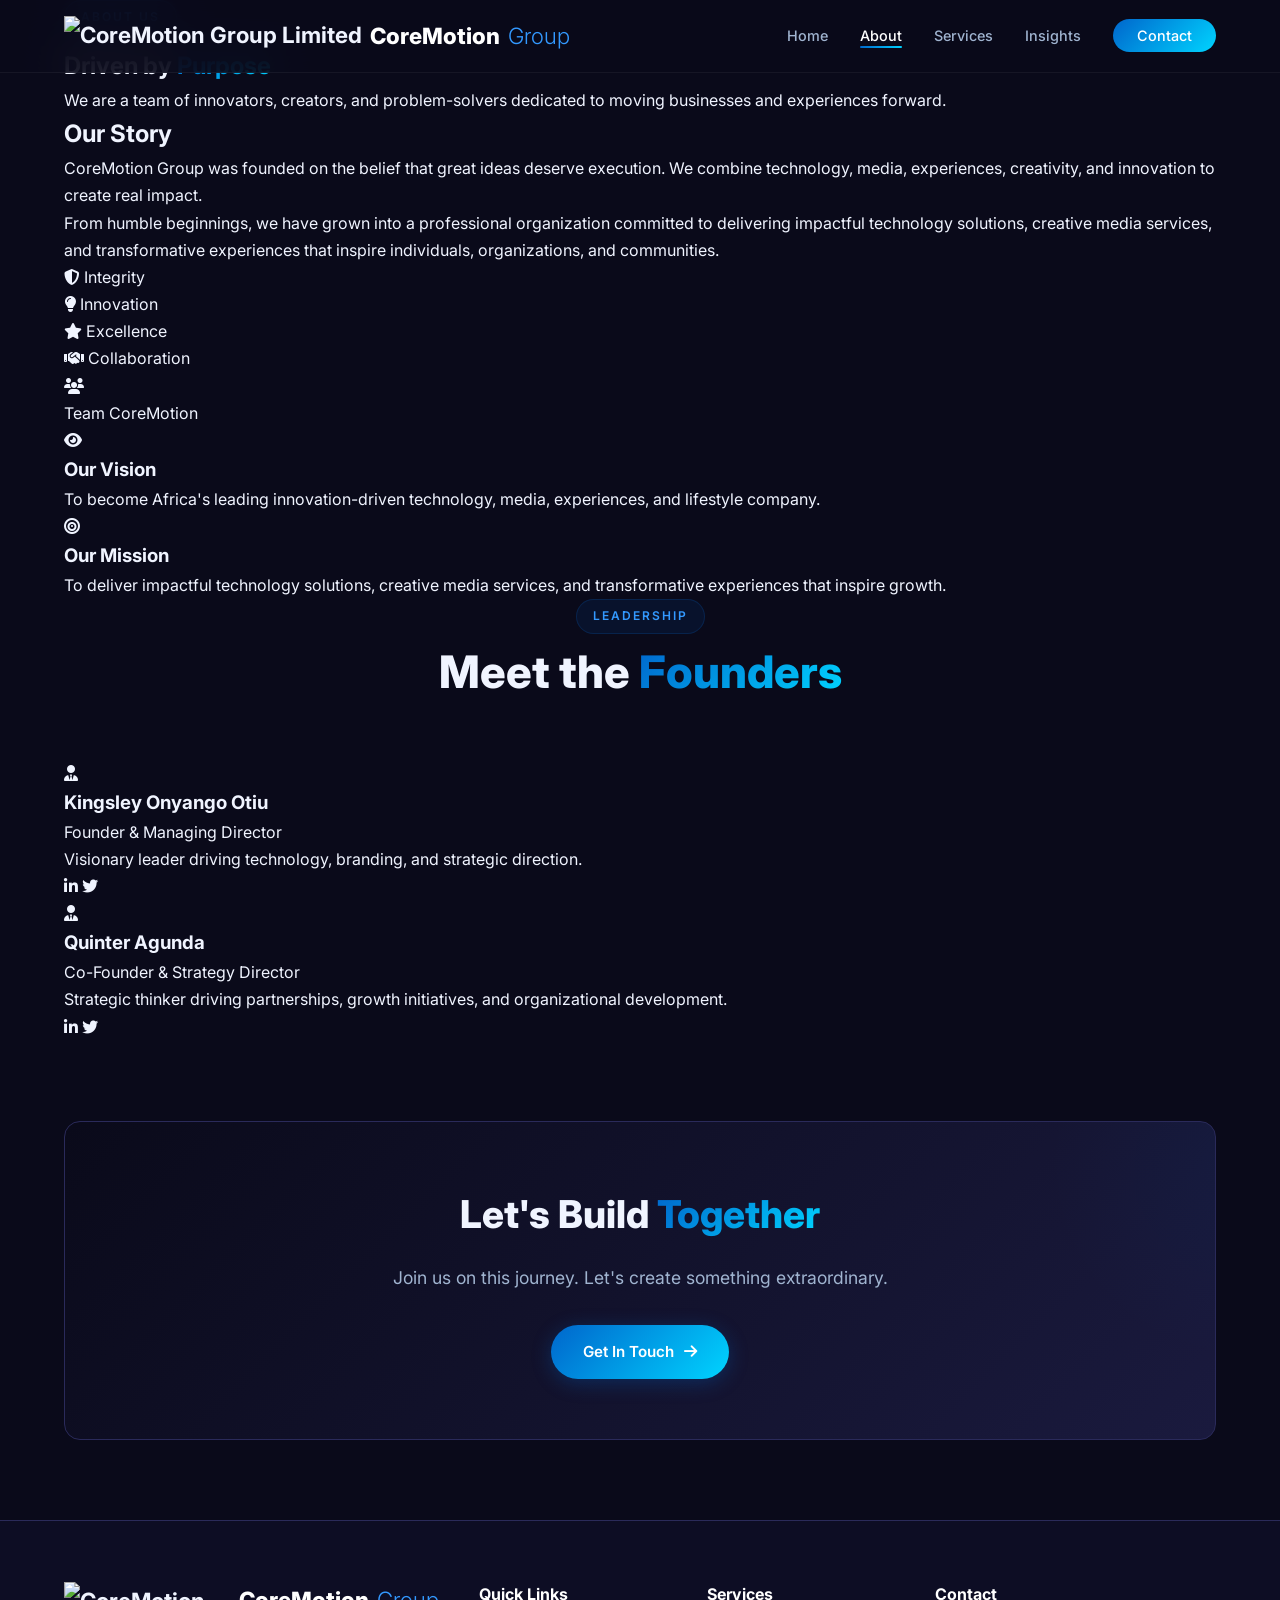
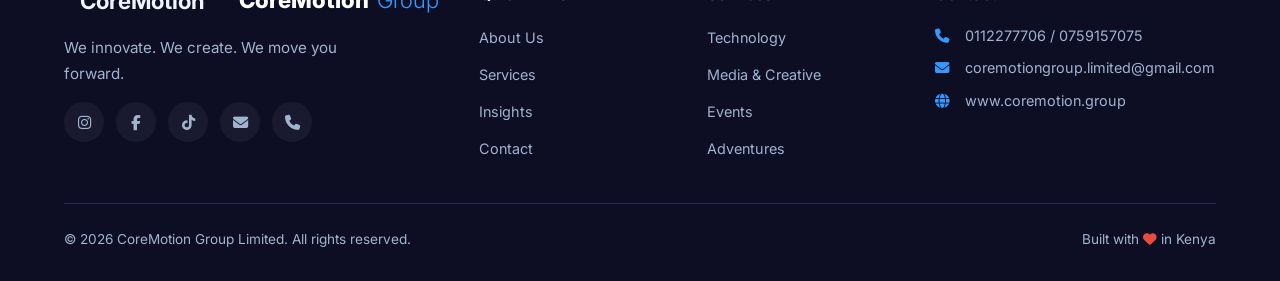
==== about.html @ 42bb9f70 "Add about.html with company information" ====
<!DOCTYPE html>
<html lang="en">
<head>
    <meta charset="UTF-8" />
    <meta name="viewport" content="width=device-width, initial-scale=1.0" />
    <title>About Us - CoreMotion Group</title>
    <meta name="description" content="Learn about CoreMotion Group, our vision, mission, and the team behind the innovation." />
    <link rel="stylesheet" href="style.css" />
    <link rel="stylesheet" href="https://cdnjs.cloudflare.com/ajax/libs/font-awesome/6.5.0/css/all.min.css" />
    <link href="https://fonts.googleapis.com/css2?family=Inter:wght@300;400;500;600;700;800;900&display=swap" rel="stylesheet" />
</head>
<body>

    <header class="header" id="header">
        <div class="container">
            <nav class="navbar">
                <a href="index.html" class="logo">
                    <img src="images/coremotion-logo.png" alt="CoreMotion Group Limited" class="logo-image" />
                    <span class="logo-text">CoreMotion</span>
                    <span class="logo-group">Group</span>
                </a>
                <ul class="nav-menu" id="navMenu">
                    <li><a href="index.html">Home</a></li>
                    <li><a href="about.html" class="active">About</a></li>
                    <li><a href="services.html">Services</a></li>
                    <li><a href="blog.html">Insights</a></li>
                    <li><a href="contact.html" class="btn-nav">Contact</a></li>
                </ul>
                <div class="hamburger" id="hamburger">
                    <span></span>
                    <span></span>
                    <span></span>
                </div>
            </nav>
        </div>
    </header>

    <section class="page-hero">
        <div class="container">
            <div class="page-hero-content">
                <span class="section-tag">About Us</span>
                <h1>Driven by <span class="highlight">Purpose</span></h1>
                <p>We are a team of innovators, creators, and problem-solvers dedicated to moving businesses and experiences forward.</p>
            </div>
        </div>
    </section>

    <section class="about-story">
        <div class="container">
            <div class="about-grid">
                <div class="about-text">
                    <h2>Our Story</h2>
                    <p>CoreMotion Group was founded on the belief that great ideas deserve execution. We combine technology, media, experiences, creativity, and innovation to create real impact.</p>
                    <p>From humble beginnings, we have grown into a professional organization committed to delivering impactful technology solutions, creative media services, and transformative experiences that inspire individuals, organizations, and communities.</p>
                    <div class="about-values">
                        <div class="value-item">
                            <i class="fas fa-shield-alt"></i>
                            <span>Integrity</span>
                        </div>
                        <div class="value-item">
                            <i class="fas fa-lightbulb"></i>
                            <span>Innovation</span>
                        </div>
                        <div class="value-item">
                            <i class="fas fa-star"></i>
                            <span>Excellence</span>
                        </div>
                        <div class="value-item">
                            <i class="fas fa-handshake"></i>
                            <span>Collaboration</span>
                        </div>
                    </div>
                </div>
                <div class="about-image">
                    <div class="about-placeholder">
                        <i class="fas fa-users"></i>
                        <p>Team CoreMotion</p>
                    </div>
                </div>
            </div>
        </div>
    </section>

    <section class="mission-vision">
        <div class="container">
            <div class="mv-grid">
                <div class="mv-card">
                    <div class="mv-icon"><i class="fas fa-eye"></i></div>
                    <h3>Our Vision</h3>
                    <p>To become Africa's leading innovation-driven technology, media, experiences, and lifestyle company.</p>
                </div>
                <div class="mv-card">
                    <div class="mv-icon"><i class="fas fa-bullseye"></i></div>
                    <h3>Our Mission</h3>
                    <p>To deliver impactful technology solutions, creative media services, and transformative experiences that inspire growth.</p>
                </div>
            </div>
        </div>
    </section>

    <section class="leadership">
        <div class="container">
            <div class="section-header">
                <span class="section-tag">Leadership</span>
                <h2 class="section-title">Meet the <span class="highlight">Founders</span></h2>
            </div>
            <div class="leadership-grid">
                <div class="leader-card">
                    <div class="leader-avatar"><i class="fas fa-user-tie"></i></div>
                    <h3>Kingsley Onyango Otiu</h3>
                    <span class="leader-role">Founder & Managing Director</span>
                    <p>Visionary leader driving technology, branding, and strategic direction.</p>
                    <div class="leader-social">
                        <a href="#"><i class="fab fa-linkedin-in"></i></a>
                        <a href="#"><i class="fab fa-twitter"></i></a>
                    </div>
                </div>
                <div class="leader-card">
                    <div class="leader-avatar"><i class="fas fa-user-tie"></i></div>
                    <h3>Quinter Agunda</h3>
                    <span class="leader-role">Co-Founder & Strategy Director</span>
                    <p>Strategic thinker driving partnerships, growth initiatives, and organizational development.</p>
                    <div class="leader-social">
                        <a href="#"><i class="fab fa-linkedin-in"></i></a>
                        <a href="#"><i class="fab fa-twitter"></i></a>
                    </div>
                </div>
            </div>
        </div>
    </section>

    <section class="cta-section">
        <div class="container">
            <div class="cta-box">
                <h2>Let's Build <span class="highlight">Together</span></h2>
                <p>Join us on this journey. Let's create something extraordinary.</p>
                <a href="contact.html" class="btn-primary">Get In Touch <i class="fas fa-arrow-right"></i></a>
            </div>
        </div>
    </section>

    <footer class="footer">
        <div class="container">
            <div class="footer-grid">
                <div class="footer-brand">
                    <a href="index.html" class="logo">
                        <img src="images/coremotion-logo.png" alt="CoreMotion Group Limited" class="logo-image" />
                        <span class="logo-text">CoreMotion</span>
                        <span class="logo-group">Group</span>
                    </a>
                    <p>We innovate. We create. We move you forward.</p>
                    <div class="social-links">
                        <a href="https://www.instagram.com/coremotiongroup" target="_blank"><i class="fab fa-instagram"></i></a>
                        <a href="https://www.facebook.com/CoreMotionGroup" target="_blank"><i class="fab fa-facebook-f"></i></a>
                        <a href="https://www.tiktok.com/@coremotion82" target="_blank"><i class="fab fa-tiktok"></i></a>
                        <a href="mailto:coremotiongroup.limited@gmail.com"><i class="fas fa-envelope"></i></a>
                        <a href="tel:+254112277706"><i class="fas fa-phone"></i></a>
                    </div>
                </div>
                <div class="footer-links">
                    <h4>Quick Links</h4>
                    <ul>
                        <li><a href="about.html">About Us</a></li>
                        <li><a href="services.html">Services</a></li>
                        <li><a href="blog.html">Insights</a></li>
                        <li><a href="contact.html">Contact</a></li>
                    </ul>
                </div>
                <div class="footer-links">
                    <h4>Services</h4>
                    <ul>
                        <li><a href="services.html#tech">Technology</a></li>
                        <li><a href="services.html#media">Media & Creative</a></li>
                        <li><a href="services.html#events">Events</a></li>
                        <li><a href="services.html#adventures">Adventures</a></li>
                    </ul>
                </div>
                <div class="footer-contact">
                    <h4>Contact</h4>
                    <p><i class="fas fa-phone"></i> 0112277706 / 0759157075</p>
                    <p><i class="fas fa-envelope"></i> coremotiongroup.limited@gmail.com</p>
                    <p><i class="fas fa-globe"></i> www.coremotion.group</p>
                </div>
            </div>
            <div class="footer-bottom">
                <p>&copy; 2026 CoreMotion Group Limited. All rights reserved.</p>
                <p>Built with <i class="fas fa-heart" style="color: #e74c3c;"></i> in Kenya</p>
            </div>
        </div>
    </footer>

    <script src="script.js"></script>
</body>
</html>
---- style.css ----
/* ===== RESET & BASE ===== */
* {
    margin: 0;
    padding: 0;
    box-sizing: border-box;
}

:root {
    --primary: #0a0a1a;
    --primary-light: #1a1a3e;
    --secondary: #0066CC;
    --secondary-light: #3399FF;
    --accent: #00D4FF;
    --text-light: #f0f4ff;
    --text-muted: #a0b4d0;
    --bg-dark: #0d0d24;
    --bg-card: #14143a;
    --border-color: #2a2a5a;
    --gradient-main: linear-gradient(135deg, #0066CC, #00D4FF);
    --gradient-dark: linear-gradient(135deg, #0a0a1a, #1a1a3e);
    --shadow: 0 20px 60px rgba(0, 102, 204, 0.15);
    --shadow-hover: 0 30px 80px rgba(0, 102, 204, 0.25);
    --radius: 16px;
    --transition: all 0.4s cubic-bezier(0.25, 0.46, 0.45, 0.94);
}

html {
    scroll-behavior: smooth;
}

body {
    font-family: 'Inter', -apple-system, BlinkMacSystemFont, 'Segoe UI', sans-serif;
    background: var(--primary);
    color: var(--text-light);
    line-height: 1.7;
    overflow-x: hidden;
    -webkit-font-smoothing: antialiased;
}

.container {
    max-width: 1200px;
    margin: 0 auto;
    padding: 0 24px;
}

a {
    text-decoration: none;
    color: inherit;
}

ul {
    list-style: none;
}

img {
    max-width: 100%;
    display: block;
}

/* ===== SCROLLBAR ===== */
::-webkit-scrollbar {
    width: 10px;
}
::-webkit-scrollbar-track {
    background: var(--primary);
}
::-webkit-scrollbar-thumb {
    background: var(--secondary);
    border-radius: 10px;
}
::-webkit-scrollbar-thumb:hover {
    background: var(--secondary-light);
}

/* ===== SELECTION ===== */
::selection {
    background: var(--secondary);
    color: #fff;
}

/* ===== TYPOGRAPHY ===== */
.highlight {
    background: var(--gradient-main);
    -webkit-background-clip: text;
    -webkit-text-fill-color: transparent;
    background-clip: text;
}

.section-tag {
    display: inline-block;
    font-size: 0.75rem;
    font-weight: 600;
    letter-spacing: 2px;
    text-transform: uppercase;
    color: var(--secondary-light);
    background: rgba(0, 102, 204, 0.1);
    padding: 6px 16px;
    border-radius: 50px;
    border: 1px solid rgba(0, 102, 204, 0.2);
    margin-bottom: 12px;
}

.section-title {
    font-size: clamp(2rem, 4vw, 2.8rem);
    font-weight: 800;
    line-height: 1.2;
    margin-bottom: 16px;
}

.section-desc {
    font-size: 1.1rem;
    color: var(--text-muted);
    max-width: 600px;
}

.section-header {
    text-align: center;
    margin-bottom: 60px;
}
.section-header .section-desc {
    margin: 0 auto;
}

/* ===== BUTTONS ===== */
.btn-primary {
    display: inline-flex;
    align-items: center;
    gap: 10px;
    background: var(--gradient-main);
    color: #fff;
    padding: 14px 32px;
    border-radius: 50px;
    font-weight: 600;
    font-size: 0.95rem;
    border: none;
    cursor: pointer;
    transition: var(--transition);
    box-shadow: 0 4px 20px rgba(0, 102, 204, 0.3);
}
.btn-primary:hover {
    transform: translateY(-3px);
    box-shadow: 0 8px 40px rgba(0, 102, 204, 0.4);
}

.btn-secondary {
    display: inline-flex;
    align-items: center;
    gap: 10px;
    background: transparent;
    color: var(--text-light);
    padding: 14px 32px;
    border-radius: 50px;
    font-weight: 600;
    font-size: 0.95rem;
    border: 1px solid var(--border-color);
    cursor: pointer;
    transition: var(--transition);
}
.btn-secondary:hover {
    border-color: var(--secondary);
    background: rgba(0, 102, 204, 0.05);
}

.btn-nav {
    background: var(--gradient-main);
    color: #fff !important;
    padding: 8px 24px !important;
    border-radius: 50px;
    font-weight: 600;
    transition: var(--transition);
}
.btn-nav:hover {
    transform: translateY(-2px);
    box-shadow: 0 8px 30px rgba(0, 102, 204, 0.3);
}

/* ===== LOGO ===== */
.logo {
    display: flex;
    align-items: center;
    gap: 8px;
    font-size: 1.4rem;
    font-weight: 700;
}

.logo-image {
    height: 40px;
    width: auto;
    object-fit: contain;
}

.logo-text {
    color: #fff;
    font-weight: 800;
}

.logo-group {
    color: var(--secondary-light);
    font-weight: 300;
}

/* ===== HEADER / NAV ===== */
.header {
    position: fixed;
    top: 0;
    left: 0;
    width: 100%;
    z-index: 1000;
    padding: 16px 0;
    background: rgba(10, 10, 26, 0.85);
    backdrop-filter: blur(20px);
    -webkit-backdrop-filter: blur(20px);
    border-bottom: 1px solid rgba(255, 255, 255, 0.05);
    transition: var(--transition);
}
.header.scrolled {
    padding: 10px 0;
    background: rgba(10, 10, 26, 0.95);
}

.navbar {
    display: flex;
    align-items: center;
    justify-content: space-between;
}

.nav-menu {
    display: flex;
    align-items: center;
    gap: 32px;
}
.nav-menu a {
    font-size: 0.9rem;
    font-weight: 500;
    color: var(--text-muted);
    transition: var(--transition);
    position: relative;
}
.nav-menu a:hover,
.nav-menu a.active {
    color: #fff;
}
.nav-menu a.active::after {
    content: '';
    position: absolute;
    bottom: -4px;
    left: 0;
    width: 100%;
    height: 2px;
    background: var(--gradient-main);
    border-radius: 2px;
}

.hamburger {
    display: none;
    flex-direction: column;
    gap: 5px;
    cursor: pointer;
    padding: 4px;
}
.hamburger span {
    display: block;
    width: 25px;
    height: 2px;
    background: #fff;
    transition: var(--transition);
    border-radius: 2px;
}
.hamburger.active span:nth-child(1) {
    transform: rotate(45deg) translate(5px, 5px);
}
.hamburger.active span:nth-child(2) {
    opacity: 0;
}
.hamburger.active span:nth-child(3) {
    transform: rotate(-45deg) translate(5px, -5px);
}

/* ===== HERO ===== */
.hero {
    padding: 140px 0 80px;
    min-height: 100vh;
    display: flex;
    align-items: center;
    position: relative;
    overflow: hidden;
}
.hero::before {
    content: '';
    position: absolute;
    top: -50%;
    right: -20%;
    width: 800px;
    height: 800px;
    background: radial-gradient(circle, rgba(0, 102, 204, 0.08), transparent 70%);
    border-radius: 50%;
    pointer-events: none;
}
.hero::after {
    content: '';
    position: absolute;
    bottom: -30%;
    left: -10%;
    width: 600px;
    height: 600px;
    background: radial-gradient(circle, rgba(0, 212, 255, 0.05), transparent 70%);
    border-radius: 50%;
    pointer-events: none;
}

.hero-grid {
    display: grid;
    grid-template-columns: 1fr 1fr;
    gap: 60px;
    align-items: center;
    position: relative;
    z-index: 1;
}

.hero-badge {
    display: inline-block;
    font-size: 0.75rem;
    font-weight: 600;
    letter-spacing: 2px;
    text-transform: uppercase;
    color: var(--secondary-light);
    background: rgba(0, 102, 204, 0.1);
    padding: 6px 16px;
    border-radius: 50px;
    border: 1px solid rgba(0, 102, 204, 0.2);
    margin-bottom: 20px;
    animation: fadeInUp 0.6s ease;
}

.hero-title {
    font-size: clamp(2.5rem, 5vw, 4rem);
    font-weight: 900;
    line-height: 1.1;
    margin-bottom: 20px;
    animation: fadeInUp 0.6s ease 0.1s both;
}

.hero-desc {
    font-size: 1.15rem;
    color: var(--text-muted);
    max-width: 520px;
    margin-bottom: 32px;
    animation: fadeInUp 0.6s ease 0.2s both;
}

.hero-buttons {
    display: flex;
    flex-wrap: wrap;
    gap: 16px;
    margin-bottom: 48px;
    animation: fadeInUp 0.6s ease 0.3s both;
}

.hero-stats {
    display: flex;
    gap: 48px;
    animation: fadeInUp 0.6s ease 0.4s both;
}
.stat-item {
    text-align: center;
}
.stat-number {
    font-size: 2.2rem;
    font-weight: 800;
    background: var(--gradient-main);
    -webkit-background-clip: text;
    -webkit-text-fill-color: transparent;
    background-clip: text;
}
.stat-label {
    font-size: 0.8rem;
    color: var(--text-muted);
    display: block;
}

/* Hero Visual */
.hero-visual {
    position: relative;
    display: flex;
    align-items: center;
    justify-content: center;
    min-height: 400px;
}
.hero-orb {
    position: absolute;
    width: 400px;
    height: 400px;
    background: radial-gradient(circle, rgba(0, 102, 204, 0.15), transparent 70%);
    border-radius: 50%;
    animation: pulse 4s ease-in-out infinite;
}
.hero-orb-2 {
    position: absolute;
    width: 250px;
    height: 250px;
    background: radial-gradient(circle, rgba(0, 212, 255, 0.1), transparent 70%);
    border-radius: 50%;
    animation: pulse 4s ease-in-out 2s infinite;
}
.hero-image-placeholder {
    width: 200px;
    height: 200px;
    background: var(--gradient-main);
    border-radius: 50%;
    display: flex;
    align-items: center;
    justify-content: center;
    font-size: 5rem;
    color: #fff;
    box-shadow: 0 0 80px rgba(0, 102, 204, 0.3);
    position: relative;
    z-index: 2;
    animation: float 6s ease-in-out infinite;
}

/* ===== ANIMATIONS ===== */
@keyframes fadeInUp {
    from {
        opacity: 0;
        transform: translateY(30px);
    }
    to {
        opacity: 1;
        transform: translateY(0);
    }
}

@keyframes pulse {
    0%, 100% {
        transform: scale(1);
        opacity: 0.6;
    }
    50% {
        transform: scale(1.05);
        opacity: 1;
    }
}

@keyframes float {
    0%, 100% {
        transform: translateY(0px);
    }
    50% {
        transform: translateY(-20px);
    }
}

/* ===== SERVICES ===== */
.services-overview {
    padding: 100px 0;
    background: var(--bg-dark);
}

.services-grid {
    display: grid;
    grid-template-columns: repeat(auto-fit, minmax(260px, 1fr));
    gap: 30px;
}

.service-card {
    background: var(--bg-card);
    border: 1px solid var(--border-color);
    border-radius: var(--radius);
    padding: 40px 28px;
    transition: var(--transition);
    text-align: center;
    position: relative;
    overflow: hidden;
}
.service-card::before {
    content: '';
    position: absolute;
    top: 0;
    left: 0;
    width: 100%;
    height: 3px;
    background: var(--gradient-main);
    transform: scaleX(0);
    transform-origin: left;
    transition: var(--transition);
}
.service-card:hover::before {
    transform: scaleX(1);
}
.service-card:hover {
    transform: translateY(-8px);
    border-color: var(--secondary);
    box-shadow: var(--shadow-hover);
}

.service-icon {
    width: 64px;
    height: 64px;
    background: rgba(0, 102, 204, 0.1);
    border-radius: 50%;
    display: flex;
    align-items: center;
    justify-content: center;
    font-size: 1.6rem;
    color: var(--secondary-light);
    margin: 0 auto 20px;
    transition: var(--transition);
}
.service-card:hover .service-icon {
    background: var(--gradient-main);
    color: #fff;
    transform: scale(1.05);
}

.service-card h3 {
    font-size: 1.2rem;
    font-weight: 700;
    margin-bottom: 12px;
}
.service-card p {
    color: var(--text-muted);
    font-size: 0.95rem;
    margin-bottom: 20px;
}
.service-link {
    color: var(--secondary-light);
    font-weight: 600;
    font-size: 0.9rem;
    transition: var(--transition);
    display: inline-flex;
    align-items: center;
    gap: 6px;
}
.service-link:hover {
    gap: 12px;
}

/* ===== WHY SECTION ===== */
.why-section {
    padding: 100px 0;
    background: var(--primary);
}

.why-grid {
    display: grid;
    grid-template-columns: 1fr 1fr;
    gap: 60px;
    align-items: center;
}

.why-features {
    display: flex;
    flex-direction: column;
    gap: 24px;
    margin-top: 32px;
}

.why-feature {
    display: flex;
    gap: 16px;
    align-items: flex-start;
    padding: 16px 20px;
    border-radius: var(--radius);
    background: rgba(255, 255, 255, 0.02);
    border: 1px solid rgba(255, 255, 255, 0.04);
    transition: var(--transition);
}
.why-feature:hover {
    background: rgba(0, 102, 204, 0.05);
    border-color: rgba(0, 102, 204, 0.1);
}

.feature-icon {
    width: 44px;
    height: 44px;
    min-width: 44px;
    background: rgba(0, 102, 204, 0.1);
    border-radius: 50%;
    display: flex;
    align-items: center;
    justify-content: center;
    color: var(--secondary-light);
    font-size: 1.1rem;
}
.why-feature h4 {
    font-size: 1rem;
    font-weight: 600;
}
.why-feature p {
    color: var(--text-muted);
    font-size: 0.9rem;
}

.why-visual {
    display: flex;
    justify-content: center;
    align-items: center;
}

.why-card-stack {
    display: grid;
    grid-template-columns: 1fr 1fr;
    gap: 16px;
}
.stack-card {
    background: var(--bg-card);
    border: 1px solid var(--border-color);
    border-radius: var(--radius);
    padding: 24px 20px;
    text-align: center;
    font-weight: 600;
    font-size: 0.95rem;
    transition: var(--transition);
}
.stack-card i {
    color: var(--secondary-light);
    margin-right: 8px;
}
.stack-card:hover {
    transform: translateY(-4px);
    border-color: var(--secondary);
    box-shadow: var(--shadow);
}

/* ===== TESTIMONIALS ===== */
.testimonials {
    padding: 100px 0;
    background: var(--bg-dark);
}

.testimonial-grid {
    display: grid;
    grid-template-columns: repeat(auto-fit, minmax(280px, 1fr));
    gap: 30px;
}

.testimonial-card {
    background: var(--bg-card);
    border: 1px solid var(--border-color);
    border-radius: var(--radius);
    padding: 32px;
    transition: var(--transition);
}
.testimonial-card:hover {
    border-color: var(--secondary);
    transform: translateY(-4px);
}

.stars {
    color: #f1c40f;
    font-size: 0.9rem;
    margin-bottom: 16px;
}
.testimonial-card p {
    font-size: 1rem;
    line-height: 1.7;
    margin-bottom: 20px;
    color: var(--text-light);
}
.client-name {
    font-weight: 600;
    display: block;
}
.client-role {
    font-size: 0.85rem;
    color: var(--text-muted);
}

/* ===== CTA ===== */
.cta-section {
    padding: 80px 0;
    background: var(--primary);
}

.cta-box {
    background: var(--gradient-dark);
    border: 1px solid var(--border-color);
    border-radius: var(--radius);
    padding: 60px 40px;
    text-align: center;
    position: relative;
    overflow: hidden;
}
.cta-box::before {
    content: '';
    position: absolute;
    top: -50%;
    right: -20%;
    width: 400px;
    height: 400px;
    background: radial-gradient(circle, rgba(0, 102, 204, 0.05), transparent 70%);
    border-radius: 50%;
}
.cta-box h2 {
    font-size: clamp(1.8rem, 3vw, 2.6rem);
    font-weight: 800;
    margin-bottom: 16px;
}
.cta-box p {
    color: var(--text-muted);
    font-size: 1.1rem;
    max-width: 500px;
    margin: 0 auto 32px;
}
.cta-box .btn-primary {
    position: relative;
    z-index: 1;
}

/* ===== FOOTER ===== */
.footer {
    background: var(--bg-dark);
    border-top: 1px solid var(--border-color);
    padding: 60px 0 30px;
}

.footer-grid {
    display: grid;
    grid-template-columns: 2fr 1fr 1fr 1.5fr;
    gap: 40px;
    margin-bottom: 40px;
}

.footer-brand .logo {
    margin-bottom: 16px;
}
.footer-brand .logo-image {
    height: 35px;
}
.footer-brand p {
    color: var(--text-muted);
    font-size: 0.95rem;
    margin: 16px 0;
    max-width: 300px;
}

.social-links {
    display: flex;
    gap: 12px;
    flex-wrap: wrap;
}
.social-links a {
    width: 40px;
    height: 40px;
    background: rgba(255, 255, 255, 0.05);
    border-radius: 50%;
    display: flex;
    align-items: center;
    justify-content: center;
    color: var(--text-muted);
    transition: var(--transition);
    font-size: 0.95rem;
}
.social-links a:hover {
    background: var(--gradient-main);
    color: #fff;
    transform: translateY(-3px);
}

.footer-links h4,
.footer-contact h4 {
    font-size: 1rem;
    font-weight: 700;
    margin-bottom: 16px;
    color: #fff;
}
.footer-links ul {
    display: flex;
    flex-direction: column;
    gap: 10px;
}
.footer-links ul a,
.footer-contact p {
    color: var(--text-muted);
    font-size: 0.9rem;
    transition: var(--transition);
}
.footer-links ul a:hover {
    color: var(--secondary-light);
}
.footer-contact p {
    display: flex;
    align-items: center;
    gap: 10px;
    margin-bottom: 8px;
}
.footer-contact p i {
    color: var(--secondary-light);
    width: 20px;
}

.footer-bottom {
    border-top: 1px solid var(--border-color);
    padding-top: 24px;
    display: flex;
    justify-content: space-between;
    align-items: center;
    flex-wrap: wrap;
    gap: 12px;
}
.footer-bottom p {
    color: var(--text-muted);
    font-size: 0.85rem;
}

/* ===== RESPONSIVE ===== */
@media (max-width: 1024px) {
    .hero-grid {
        grid-template-columns: 1fr;
        text-align: center;
    }
    .hero-desc {
        margin: 0 auto 32px;
    }
    .hero-buttons {
        justify-content: center;
    }
    .hero-stats {
        justify-content: center;
    }
    .hero-visual {
        min-height: 300px;
    }
    .hero-orb {
        width: 300px;
        height: 300px;
    }
    .hero-orb-2 {
        width: 200px;
        height: 200px;
    }
    .hero-image-placeholder {
        width: 150px;
        height: 150px;
        font-size: 4rem;
    }

    .why-grid {
        grid-template-columns: 1fr;
        text-align: center;
    }
    .why-features {
        align-items: center;
    }
    .why-feature {
        max-width: 500px;
        text-align: left;
    }

    .footer-grid {
        grid-template-columns: 1fr 1fr;
        gap: 30px;
    }
}

@media (max-width: 768px) {
    .hamburger {
        display: flex;
    }

    .nav-menu {
        position: fixed;
        top: 0;
        left: -100%;
        width: 80%;
        max-width: 320px;
        height: 100vh;
        background: var(--bg-dark);
        flex-direction: column;
        padding: 80px 32px 32px;
        gap: 20px;
        transition: var(--transition);
        border-right: 1px solid var(--border-color);
    }
    .nav-menu.open {
        left: 0;
    }
    .nav-menu a {
        font-size: 1.1rem;
    }
    .btn-nav {
        background: var(--gradient-main);
        color: #fff !important;
        padding: 12px 32px !important;
        text-align: center;
        width: 100%;
    }

    .hero {
        padding: 120px 0 60px;
        min-height: auto;
    }
    .hero-title {
        font-size: 2.2rem;
    }
    .hero-stats {
        gap: 24px;
    }
    .stat-number {
        font-size: 1.8rem;
    }

    .services-grid {
        grid-template-columns: 1fr 1fr;
    }

    .footer-grid {
        grid-template-columns: 1fr;
        gap: 24px;
    }
    .footer-bottom {
        flex-direction: column;
        text-align: center;
    }
}

@media (max-width: 480px) {
    .services-grid {
        grid-template-columns: 1fr;
    }
    .hero-buttons {
        flex-direction: column;
        align-items: center;
    }
    .hero-buttons .btn-primary,
    .hero-buttons .btn-secondary {
        width: 100%;
        justify-content: center;
    }
    .cta-box {
        padding: 40px 24px;
    }
    .why-card-stack {
        grid-template-columns: 1fr 1fr;
    }
    .stack-card {
        padding: 16px;
        font-size: 0.85rem;
    }
}
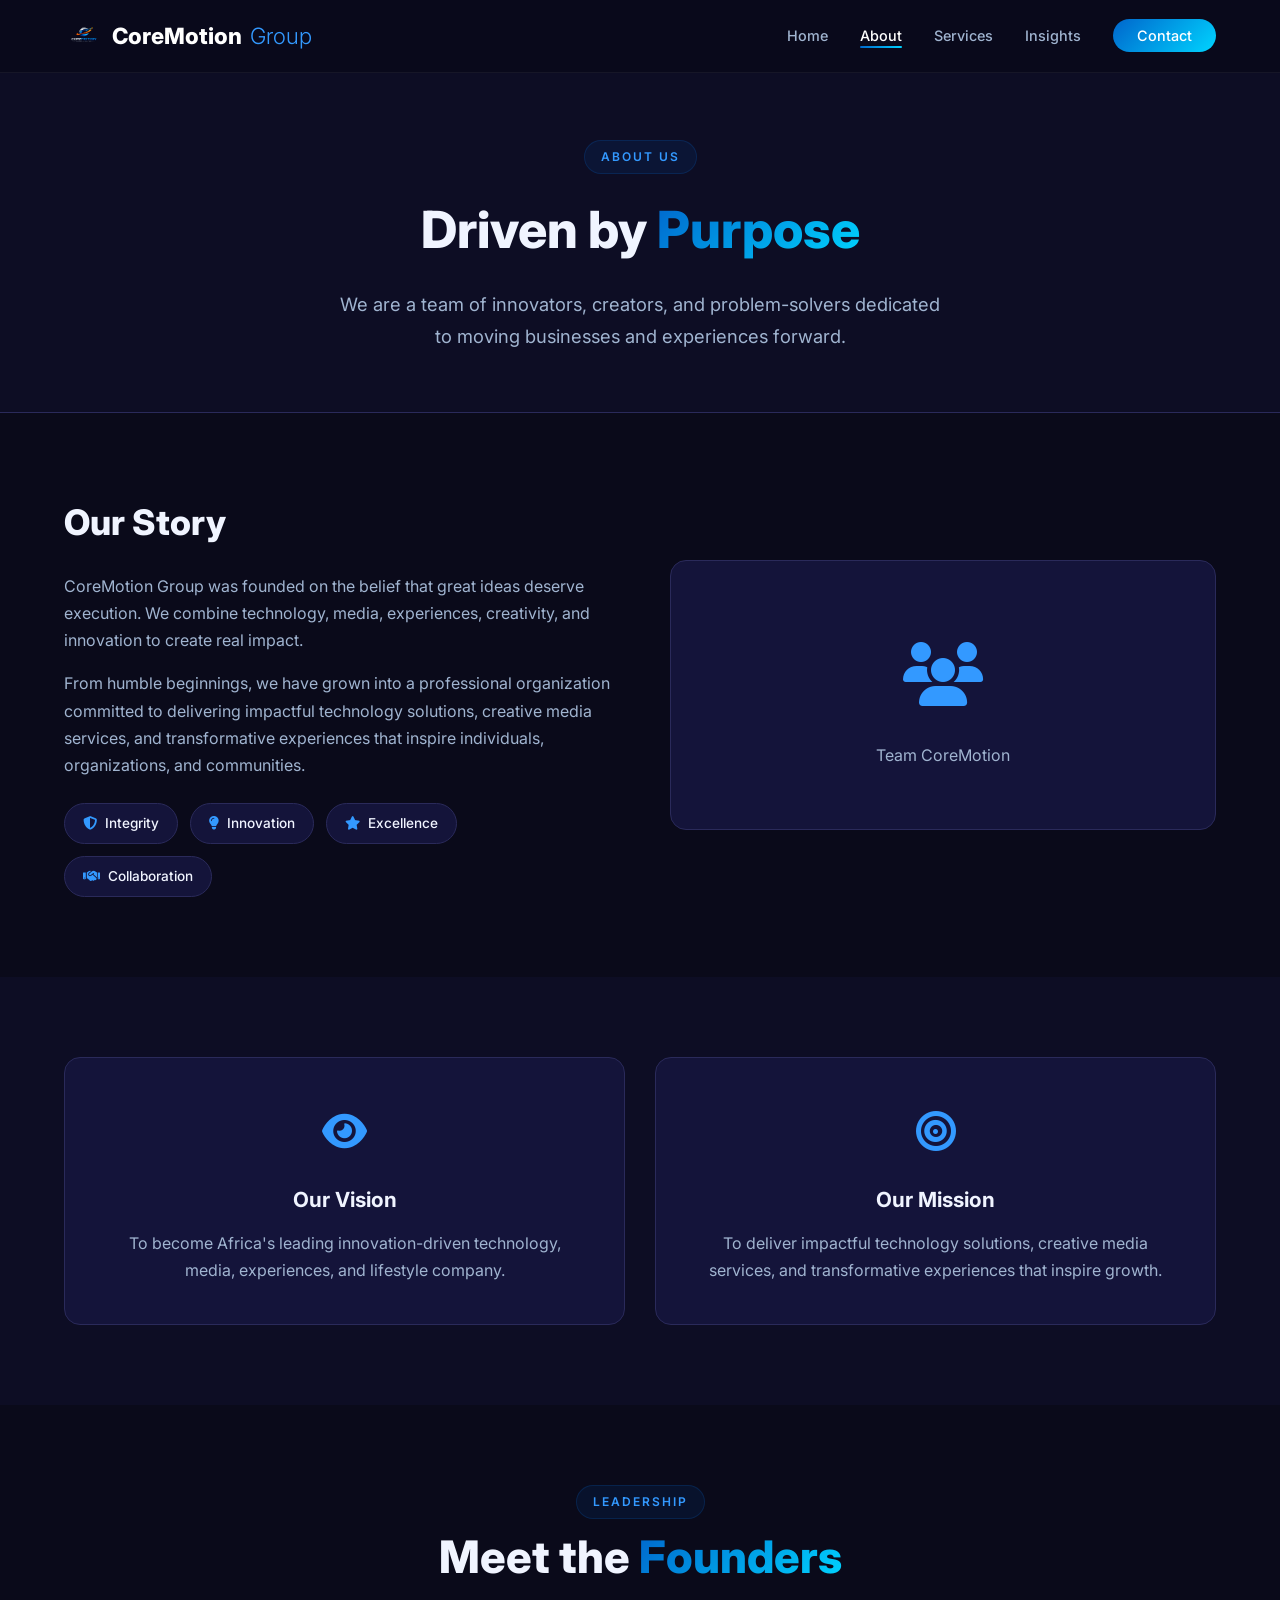
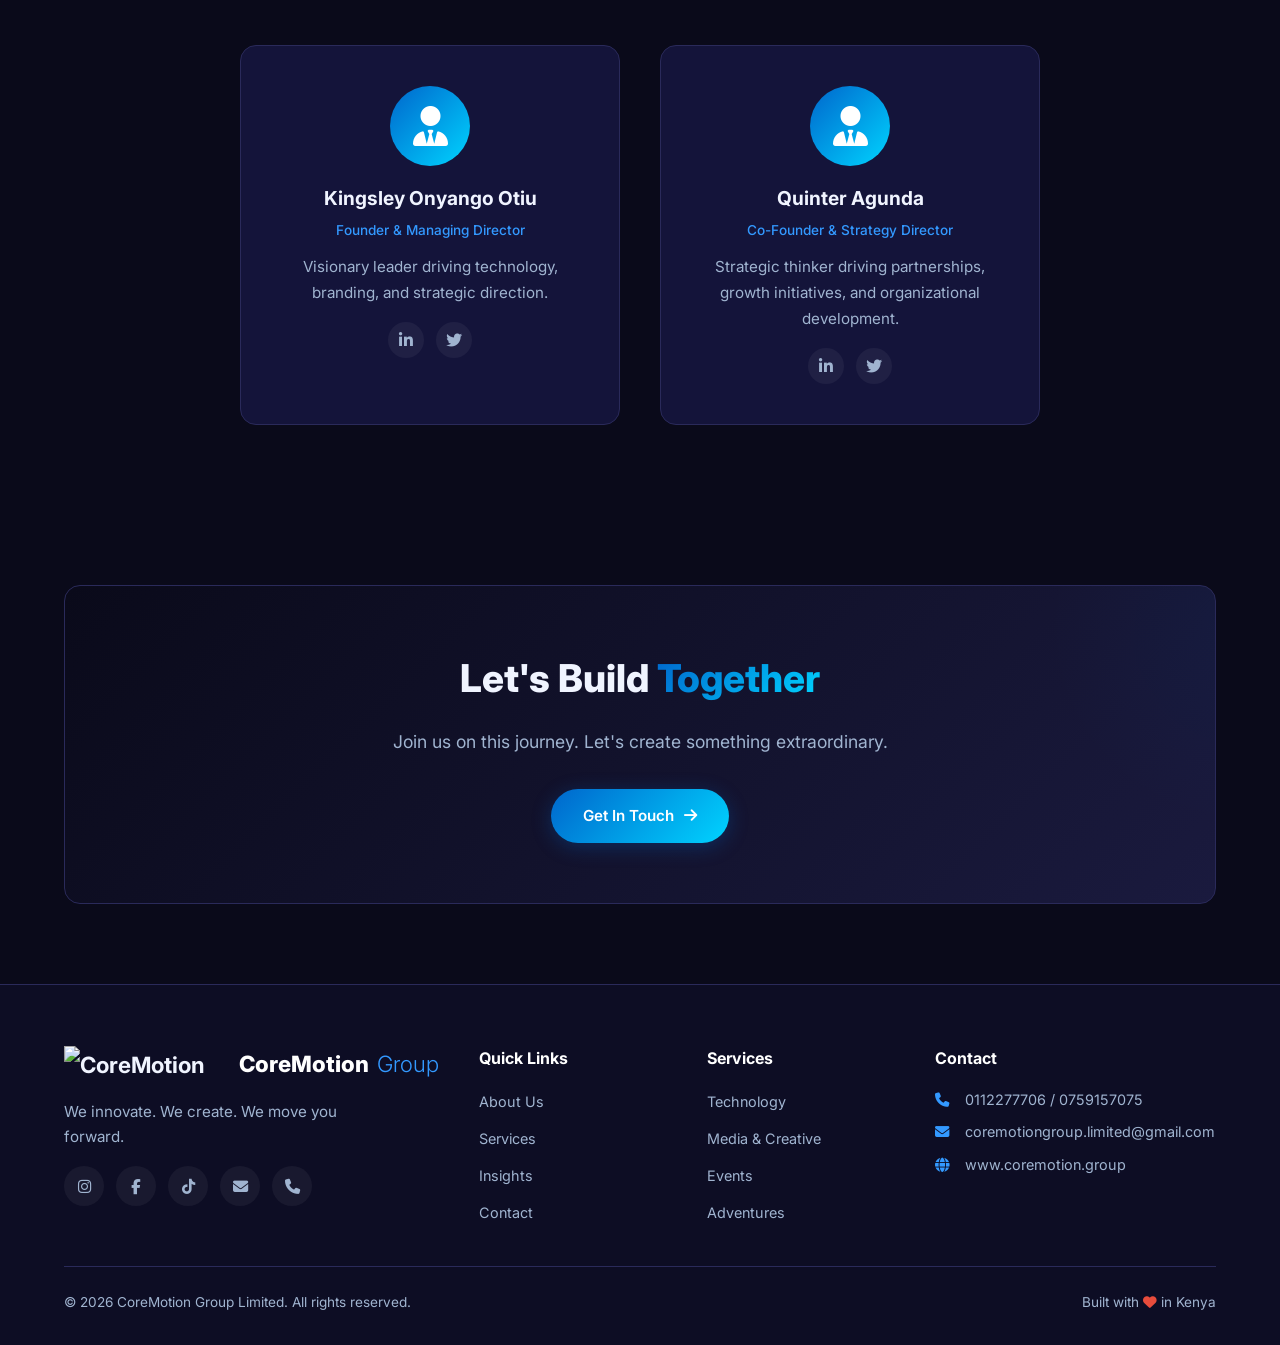
==== commit e31a2efb: "Update logo image source in about.html" ====
--- a/about.html
+++ b/about.html
@@ -15,7 +15,7 @@
         <div class="container">
             <nav class="navbar">
                 <a href="index.html" class="logo">
-                    <img src="images/coremotion-logo.png" alt="CoreMotion Group Limited" class="logo-image" />
+                    <img src="coremotion-logo.png" alt="CoreMotion Group Limited" class="logo-image" />
                     <span class="logo-text">CoreMotion</span>
                     <span class="logo-group">Group</span>
                 </a>
--- a/style.css
+++ b/style.css
@@ -1,3 +1,7 @@
+/* ========================================
+   COREMOTION GROUP - COMPLETE STYLESHEET
+   ======================================== */
+
 /* ===== RESET & BASE ===== */
 * {
     margin: 0;
@@ -450,7 +454,7 @@
     }
 }
 
-/* ===== SERVICES ===== */
+/* ===== SERVICES OVERVIEW ===== */
 .services-overview {
     padding: 100px 0;
     background: var(--bg-dark);
@@ -707,6 +711,464 @@
     z-index: 1;
 }
 
+/* ===== PAGE HERO (Inner Pages) ===== */
+.page-hero {
+    padding: 140px 0 60px;
+    background: var(--bg-dark);
+    border-bottom: 1px solid var(--border-color);
+    text-align: center;
+}
+.page-hero-content h1 {
+    font-size: clamp(2.5rem, 4vw, 3.5rem);
+    font-weight: 800;
+    margin-bottom: 16px;
+}
+.page-hero-content p {
+    font-size: 1.15rem;
+    color: var(--text-muted);
+    max-width: 600px;
+    margin: 0 auto;
+}
+
+/* ===== ABOUT PAGE ===== */
+.about-story {
+    padding: 80px 0;
+}
+.about-grid {
+    display: grid;
+    grid-template-columns: 1fr 1fr;
+    gap: 60px;
+    align-items: center;
+}
+.about-text h2 {
+    font-size: 2.2rem;
+    font-weight: 800;
+    margin-bottom: 20px;
+}
+.about-text p {
+    color: var(--text-muted);
+    margin-bottom: 16px;
+}
+.about-values {
+    display: flex;
+    flex-wrap: wrap;
+    gap: 12px;
+    margin-top: 24px;
+}
+.value-item {
+    display: flex;
+    align-items: center;
+    gap: 8px;
+    background: var(--bg-card);
+    border: 1px solid var(--border-color);
+    padding: 8px 18px;
+    border-radius: 50px;
+    font-size: 0.85rem;
+    font-weight: 500;
+}
+.value-item i {
+    color: var(--secondary-light);
+}
+.about-placeholder {
+    background: var(--bg-card);
+    border: 1px solid var(--border-color);
+    border-radius: var(--radius);
+    padding: 60px;
+    text-align: center;
+    font-size: 4rem;
+    color: var(--secondary-light);
+}
+.about-placeholder p {
+    font-size: 1rem;
+    color: var(--text-muted);
+    margin-top: 12px;
+}
+
+/* ===== MISSION VISION ===== */
+.mission-vision {
+    padding: 80px 0;
+    background: var(--bg-dark);
+}
+.mv-grid {
+    display: grid;
+    grid-template-columns: 1fr 1fr;
+    gap: 30px;
+}
+.mv-card {
+    background: var(--bg-card);
+    border: 1px solid var(--border-color);
+    border-radius: var(--radius);
+    padding: 40px;
+    text-align: center;
+    transition: var(--transition);
+}
+.mv-card:hover {
+    border-color: var(--secondary);
+    transform: translateY(-4px);
+}
+.mv-icon {
+    font-size: 2.5rem;
+    color: var(--secondary-light);
+    margin-bottom: 16px;
+}
+.mv-card h3 {
+    font-size: 1.3rem;
+    font-weight: 700;
+    margin-bottom: 12px;
+}
+.mv-card p {
+    color: var(--text-muted);
+}
+
+/* ===== LEADERSHIP ===== */
+.leadership {
+    padding: 80px 0;
+}
+.leadership-grid {
+    display: grid;
+    grid-template-columns: 1fr 1fr;
+    gap: 40px;
+    max-width: 800px;
+    margin: 0 auto;
+}
+.leader-card {
+    background: var(--bg-card);
+    border: 1px solid var(--border-color);
+    border-radius: var(--radius);
+    padding: 40px 32px;
+    text-align: center;
+    transition: var(--transition);
+}
+.leader-card:hover {
+    border-color: var(--secondary);
+    transform: translateY(-4px);
+}
+.leader-avatar {
+    width: 80px;
+    height: 80px;
+    background: var(--gradient-main);
+    border-radius: 50%;
+    display: flex;
+    align-items: center;
+    justify-content: center;
+    font-size: 2.5rem;
+    color: #fff;
+    margin: 0 auto 16px;
+}
+.leader-card h3 {
+    font-size: 1.2rem;
+    font-weight: 700;
+}
+.leader-role {
+    display: block;
+    color: var(--secondary-light);
+    font-size: 0.85rem;
+    font-weight: 500;
+    margin: 4px 0 12px;
+}
+.leader-card p {
+    color: var(--text-muted);
+    font-size: 0.95rem;
+    margin-bottom: 16px;
+}
+.leader-social {
+    display: flex;
+    justify-content: center;
+    gap: 12px;
+}
+.leader-social a {
+    width: 36px;
+    height: 36px;
+    background: rgba(255, 255, 255, 0.05);
+    border-radius: 50%;
+    display: flex;
+    align-items: center;
+    justify-content: center;
+    color: var(--text-muted);
+    transition: var(--transition);
+}
+.leader-social a:hover {
+    background: var(--gradient-main);
+    color: #fff;
+}
+
+/* ===== SERVICES DETAILED PAGE ===== */
+.services-detailed {
+    padding: 60px 0 80px;
+}
+.service-detailed {
+    display: grid;
+    grid-template-columns: 2fr 1fr;
+    gap: 40px;
+    align-items: center;
+    padding: 40px 0;
+    border-bottom: 1px solid var(--border-color);
+}
+.service-detailed:last-child {
+    border-bottom: none;
+}
+.service-tag {
+    font-size: 0.7rem;
+    font-weight: 700;
+    color: var(--secondary-light);
+    letter-spacing: 2px;
+}
+.service-detailed h2 {
+    font-size: 1.8rem;
+    font-weight: 700;
+    margin: 8px 0;
+}
+.service-detailed h2 i {
+    color: var(--secondary-light);
+    margin-right: 12px;
+}
+.service-subtitle {
+    color: var(--text-muted);
+    font-size: 1rem;
+    margin-bottom: 16px;
+}
+.service-list {
+    margin: 16px 0 24px;
+}
+.service-list li {
+    display: flex;
+    align-items: center;
+    gap: 10px;
+    padding: 6px 0;
+    color: var(--text-muted);
+}
+.service-list li i {
+    color: var(--secondary-light);
+}
+.service-detailed-icon {
+    font-size: 6rem;
+    color: var(--secondary-light);
+    text-align: center;
+    opacity: 0.2;
+    transition: var(--transition);
+}
+.service-detailed:hover .service-detailed-icon {
+    opacity: 0.5;
+    transform: scale(1.05);
+}
+
+/* ===== BLOG PAGE ===== */
+.blog-grid-section {
+    padding: 80px 0;
+}
+.blog-grid {
+    display: grid;
+    grid-template-columns: repeat(auto-fit, minmax(300px, 1fr));
+    gap: 30px;
+}
+.blog-card {
+    background: var(--bg-card);
+    border: 1px solid var(--border-color);
+    border-radius: var(--radius);
+    overflow: hidden;
+    transition: var(--transition);
+}
+.blog-card:hover {
+    border-color: var(--secondary);
+    transform: translateY(-4px);
+}
+.blog-card.featured {
+    grid-column: 1 / -1;
+    display: grid;
+    grid-template-columns: 1fr 2fr;
+}
+.blog-image {
+    background: var(--bg-dark);
+    padding: 40px;
+    text-align: center;
+    font-size: 3rem;
+    color: var(--secondary-light);
+    display: flex;
+    align-items: center;
+    justify-content: center;
+    min-height: 200px;
+}
+.blog-content {
+    padding: 24px 28px;
+}
+.blog-category {
+    display: inline-block;
+    font-size: 0.7rem;
+    font-weight: 600;
+    text-transform: uppercase;
+    color: var(--secondary-light);
+    background: rgba(0, 102, 204, 0.1);
+    padding: 4px 12px;
+    border-radius: 50px;
+    margin-bottom: 8px;
+}
+.blog-content h3 {
+    font-size: 1.15rem;
+    font-weight: 700;
+    margin-bottom: 8px;
+}
+.blog-content p {
+    color: var(--text-muted);
+    font-size: 0.95rem;
+    margin-bottom: 16px;
+}
+.blog-meta {
+    display: flex;
+    justify-content: space-between;
+    align-items: center;
+    font-size: 0.85rem;
+    color: var(--text-muted);
+}
+.read-more {
+    color: var(--secondary-light);
+    font-weight: 600;
+    transition: var(--transition);
+}
+.read-more:hover {
+    gap: 8px;
+}
+.read-more i {
+    transition: var(--transition);
+}
+.read-more:hover i {
+    transform: translateX(4px);
+}
+
+/* ===== CONTACT PAGE ===== */
+.contact-section {
+    padding: 80px 0;
+}
+.contact-grid {
+    display: grid;
+    grid-template-columns: 1fr 2fr;
+    gap: 60px;
+}
+.contact-info h2 {
+    font-size: 2rem;
+    font-weight: 800;
+    margin-bottom: 12px;
+}
+.contact-info > p {
+    color: var(--text-muted);
+    margin-bottom: 32px;
+}
+.contact-details {
+    display: flex;
+    flex-direction: column;
+    gap: 20px;
+    margin-bottom: 32px;
+}
+.contact-item {
+    display: flex;
+    gap: 16px;
+    align-items: flex-start;
+}
+.contact-icon {
+    width: 44px;
+    height: 44px;
+    min-width: 44px;
+    background: rgba(0, 102, 204, 0.1);
+    border-radius: 50%;
+    display: flex;
+    align-items: center;
+    justify-content: center;
+    color: var(--secondary-light);
+    font-size: 1.1rem;
+}
+.contact-item h4 {
+    font-size: 0.9rem;
+    font-weight: 600;
+}
+.contact-item p {
+    color: var(--text-muted);
+    font-size: 0.95rem;
+}
+.contact-social h4 {
+    margin-bottom: 12px;
+}
+.contact-social .social-links {
+    display: flex;
+    gap: 12px;
+}
+.contact-social .social-links a {
+    width: 40px;
+    height: 40px;
+    background: rgba(255, 255, 255, 0.05);
+    border-radius: 50%;
+    display: flex;
+    align-items: center;
+    justify-content: center;
+    color: var(--text-muted);
+    transition: var(--transition);
+}
+.contact-social .social-links a:hover {
+    background: var(--gradient-main);
+    color: #fff;
+}
+
+/* ===== CONTACT FORM ===== */
+.contact-form-wrapper {
+    background: var(--bg-card);
+    border: 1px solid var(--border-color);
+    border-radius: var(--radius);
+    padding: 40px;
+}
+.contact-form {
+    display: flex;
+    flex-direction: column;
+    gap: 20px;
+}
+.form-group {
+    display: flex;
+    flex-direction: column;
+    gap: 6px;
+}
+.form-group label {
+    font-weight: 500;
+    font-size: 0.9rem;
+}
+.form-group input,
+.form-group select,
+.form-group textarea {
+    padding: 12px 16px;
+    border-radius: 10px;
+    border: 1px solid var(--border-color);
+    background: var(--primary);
+    color: var(--text-light);
+    font-family: inherit;
+    font-size: 0.95rem;
+    transition: var(--transition);
+}
+.form-group input:focus,
+.form-group select:focus,
+.form-group textarea:focus {
+    outline: none;
+    border-color: var(--secondary);
+    box-shadow: 0 0 0 3px rgba(0, 102, 204, 0.1);
+}
+.form-group textarea {
+    resize: vertical;
+    min-height: 120px;
+}
+.form-status {
+    margin-top: 16px;
+    padding: 12px 16px;
+    border-radius: 10px;
+    display: none;
+}
+.form-status.success {
+    display: block;
+    background: rgba(0, 200, 100, 0.1);
+    border: 1px solid rgba(0, 200, 100, 0.3);
+    color: #00c864;
+}
+.form-status.error {
+    display: block;
+    background: rgba(255, 50, 50, 0.1);
+    border: 1px solid rgba(255, 50, 50, 0.3);
+    color: #ff4444;
+}
+
 /* ===== FOOTER ===== */
 .footer {
     background: var(--bg-dark);
@@ -803,7 +1265,9 @@
     font-size: 0.85rem;
 }
 
-/* ===== RESPONSIVE ===== */
+/* ========================================
+   RESPONSIVE DESIGN
+   ======================================== */
 @media (max-width: 1024px) {
     .hero-grid {
         grid-template-columns: 1fr;
@@ -847,9 +1311,35 @@
         text-align: left;
     }
 
+    .about-grid {
+        grid-template-columns: 1fr;
+        text-align: center;
+    }
+    .about-values {
+        justify-content: center;
+    }
+
+    .contact-grid {
+        grid-template-columns: 1fr;
+    }
+
     .footer-grid {
         grid-template-columns: 1fr 1fr;
         gap: 30px;
+    }
+
+    .service-detailed {
+        grid-template-columns: 1fr;
+        text-align: center;
+    }
+    .service-detailed-icon {
+        display: none;
+    }
+    .service-list {
+        justify-content: center;
+    }
+    .service-list li {
+        justify-content: center;
     }
 }
 
@@ -904,6 +1394,18 @@
         grid-template-columns: 1fr 1fr;
     }
 
+    .mv-grid {
+        grid-template-columns: 1fr;
+    }
+
+    .leadership-grid {
+        grid-template-columns: 1fr;
+    }
+
+    .blog-card.featured {
+        grid-template-columns: 1fr;
+    }
+
     .footer-grid {
         grid-template-columns: 1fr;
         gap: 24px;
@@ -911,6 +1413,10 @@
     .footer-bottom {
         flex-direction: column;
         text-align: center;
+    }
+
+    .page-hero {
+        padding: 120px 0 40px;
     }
 }
 
@@ -937,4 +1443,11 @@
         padding: 16px;
         font-size: 0.85rem;
     }
-}
+    .contact-form-wrapper {
+        padding: 24px;
+    }
+    .about-placeholder {
+        padding: 30px;
+        font-size: 3rem;
+    }
+}
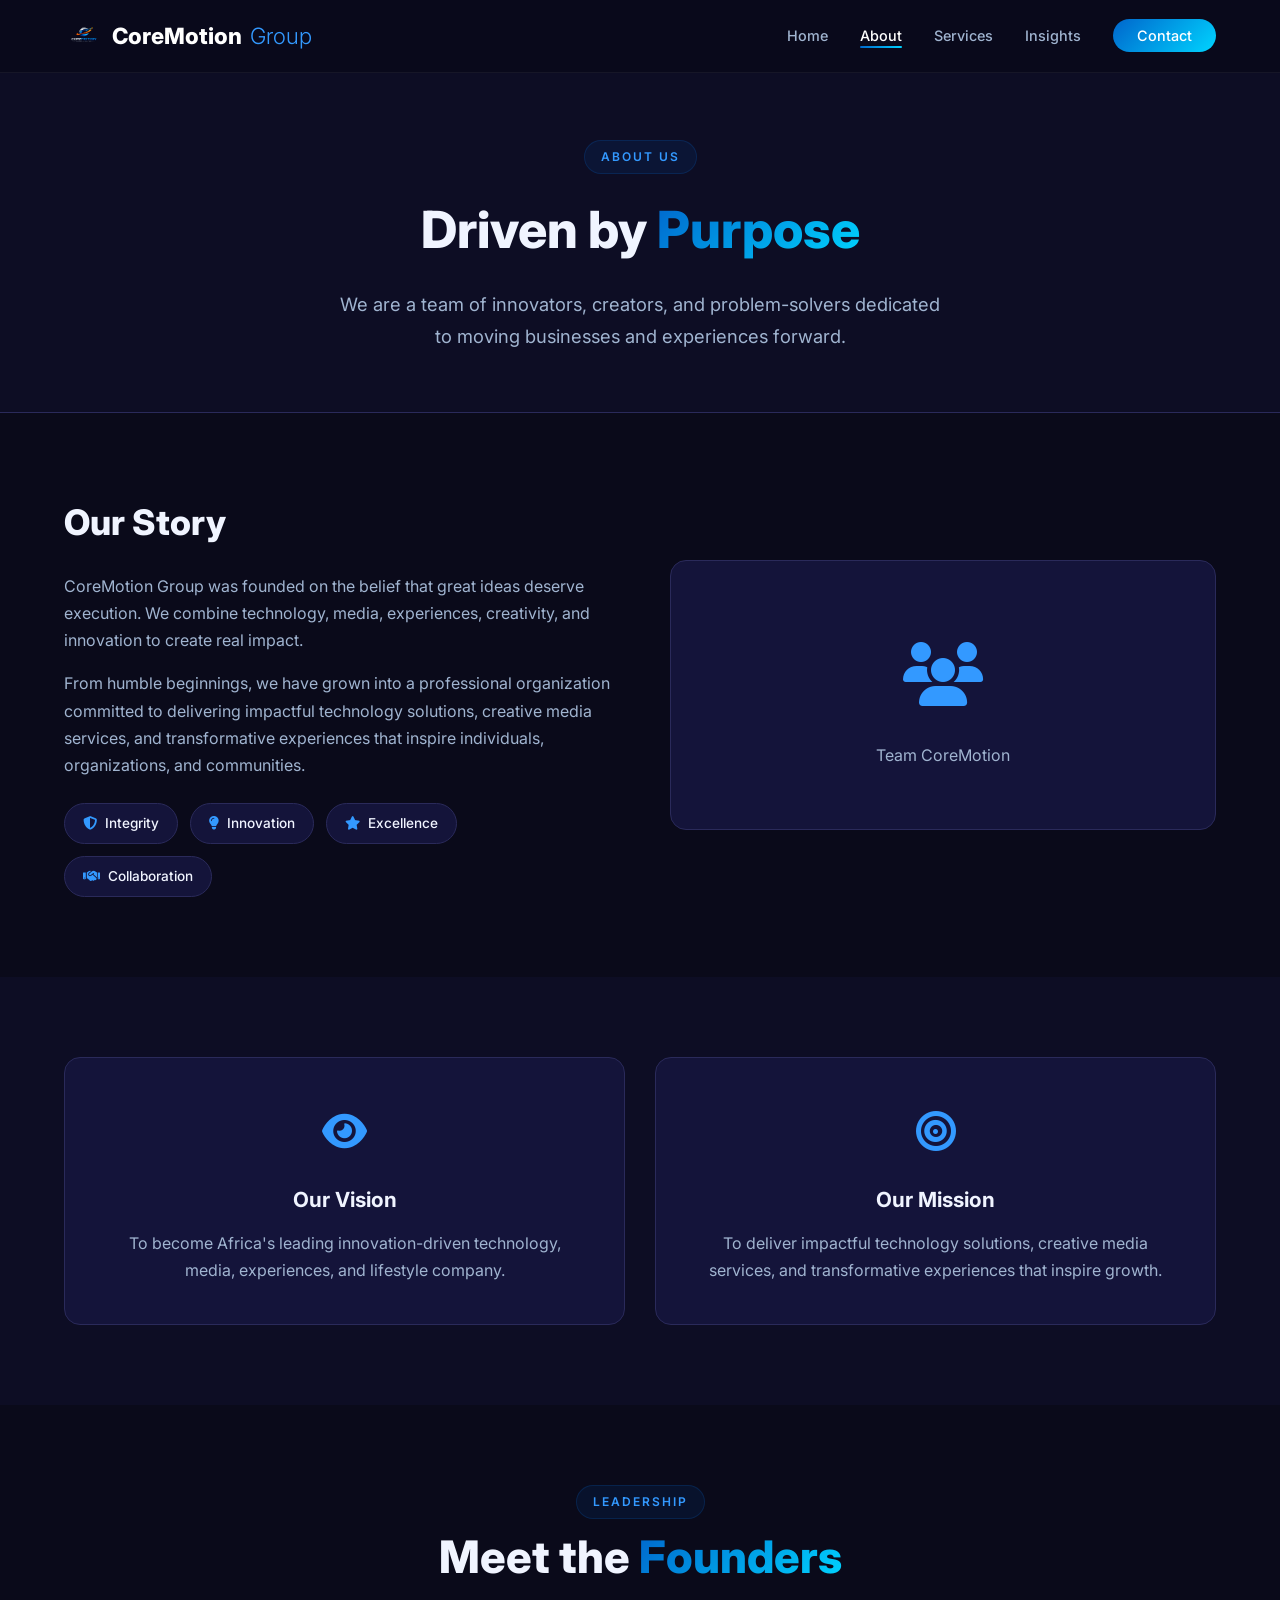
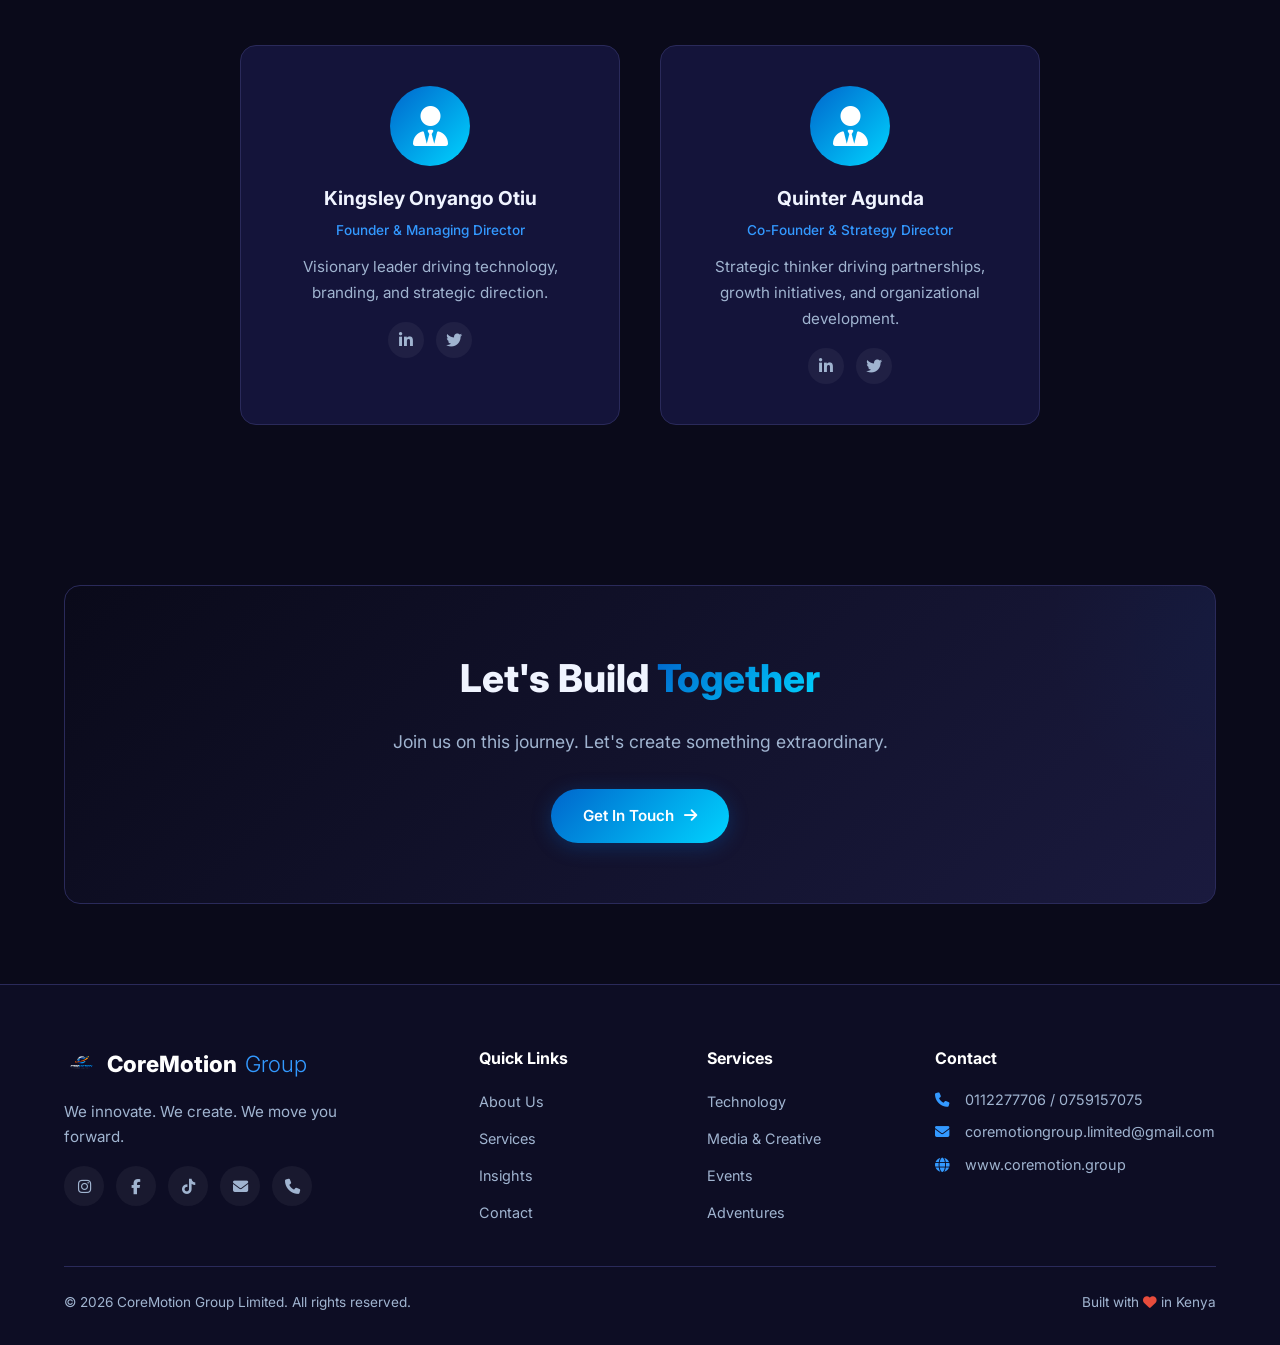
==== commit fef9c742: "Update logo image source in about.html" ====
--- a/about.html
+++ b/about.html
@@ -144,7 +144,7 @@
             <div class="footer-grid">
                 <div class="footer-brand">
                     <a href="index.html" class="logo">
-                        <img src="images/coremotion-logo.png" alt="CoreMotion Group Limited" class="logo-image" />
+                        <img src="coremotion-logo.png" alt="CoreMotion Group Limited" class="logo-image" />
                         <span class="logo-text">CoreMotion</span>
                         <span class="logo-group">Group</span>
                     </a>
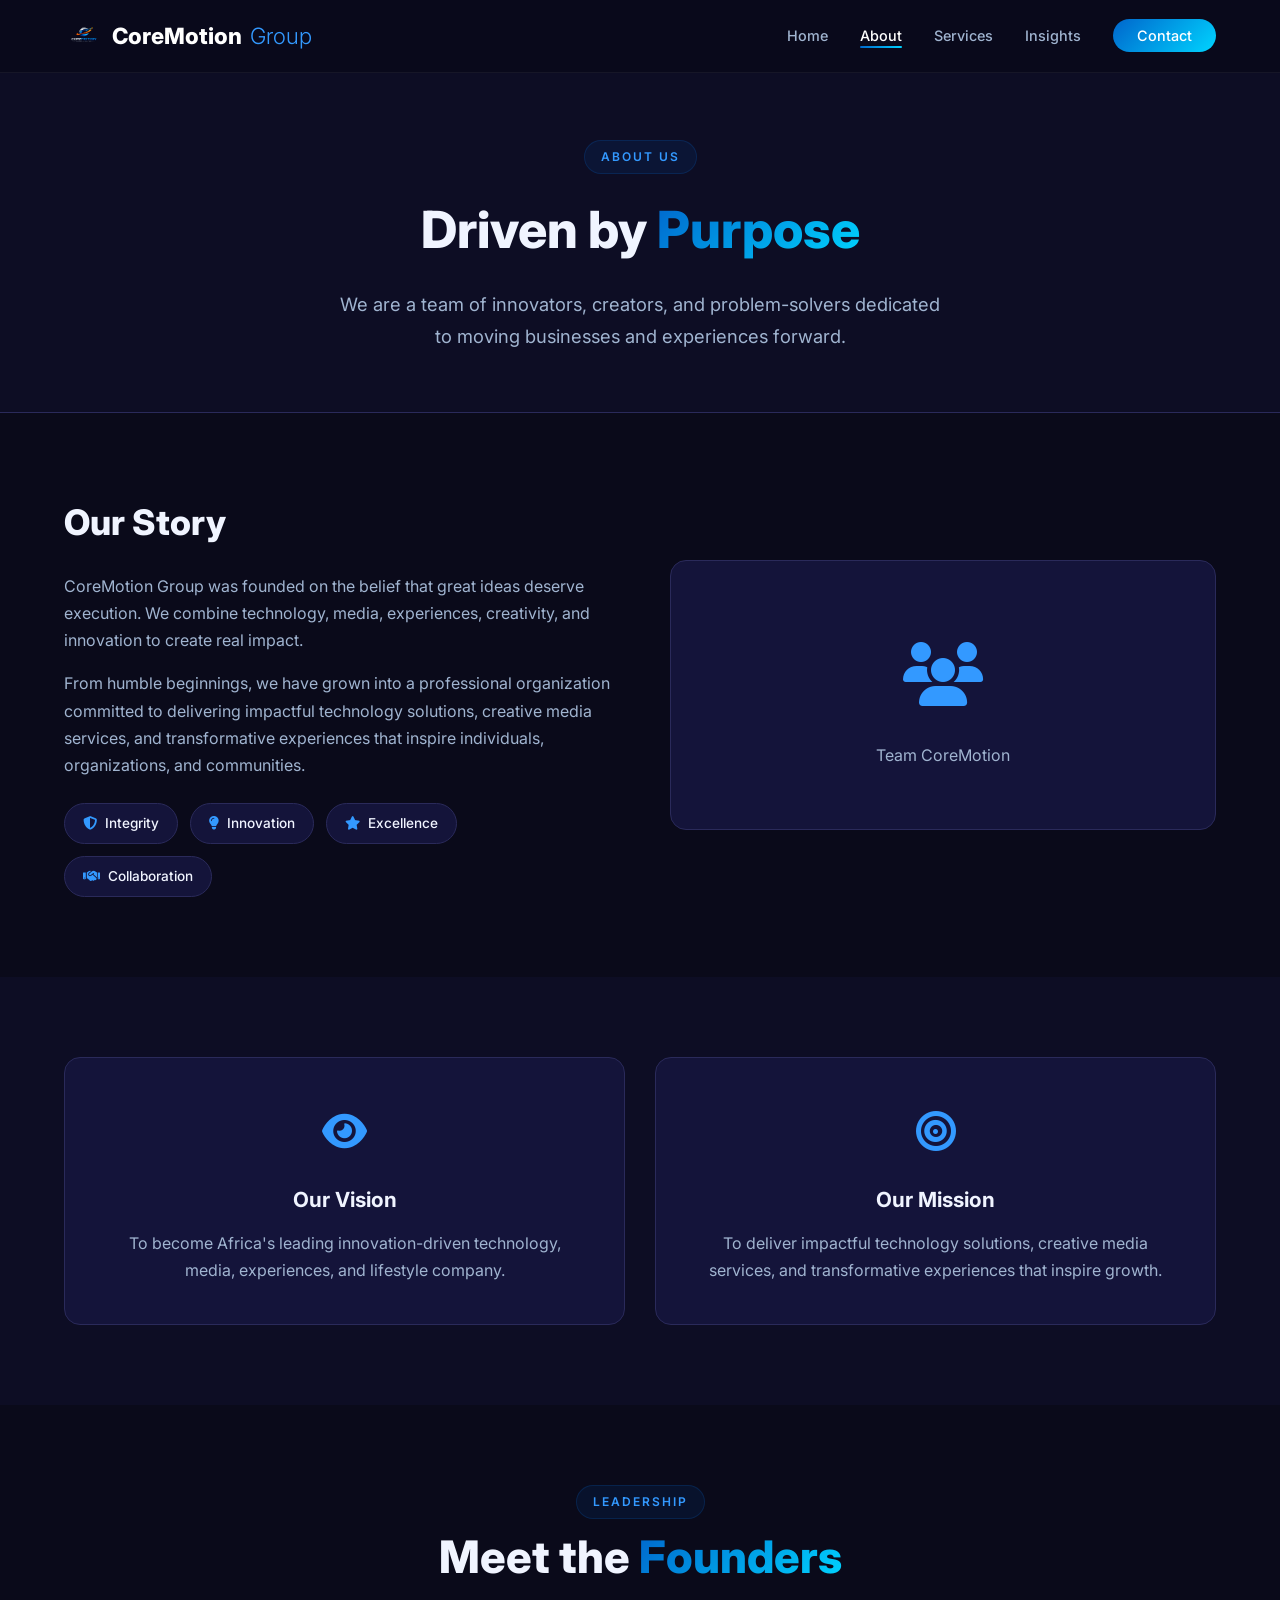
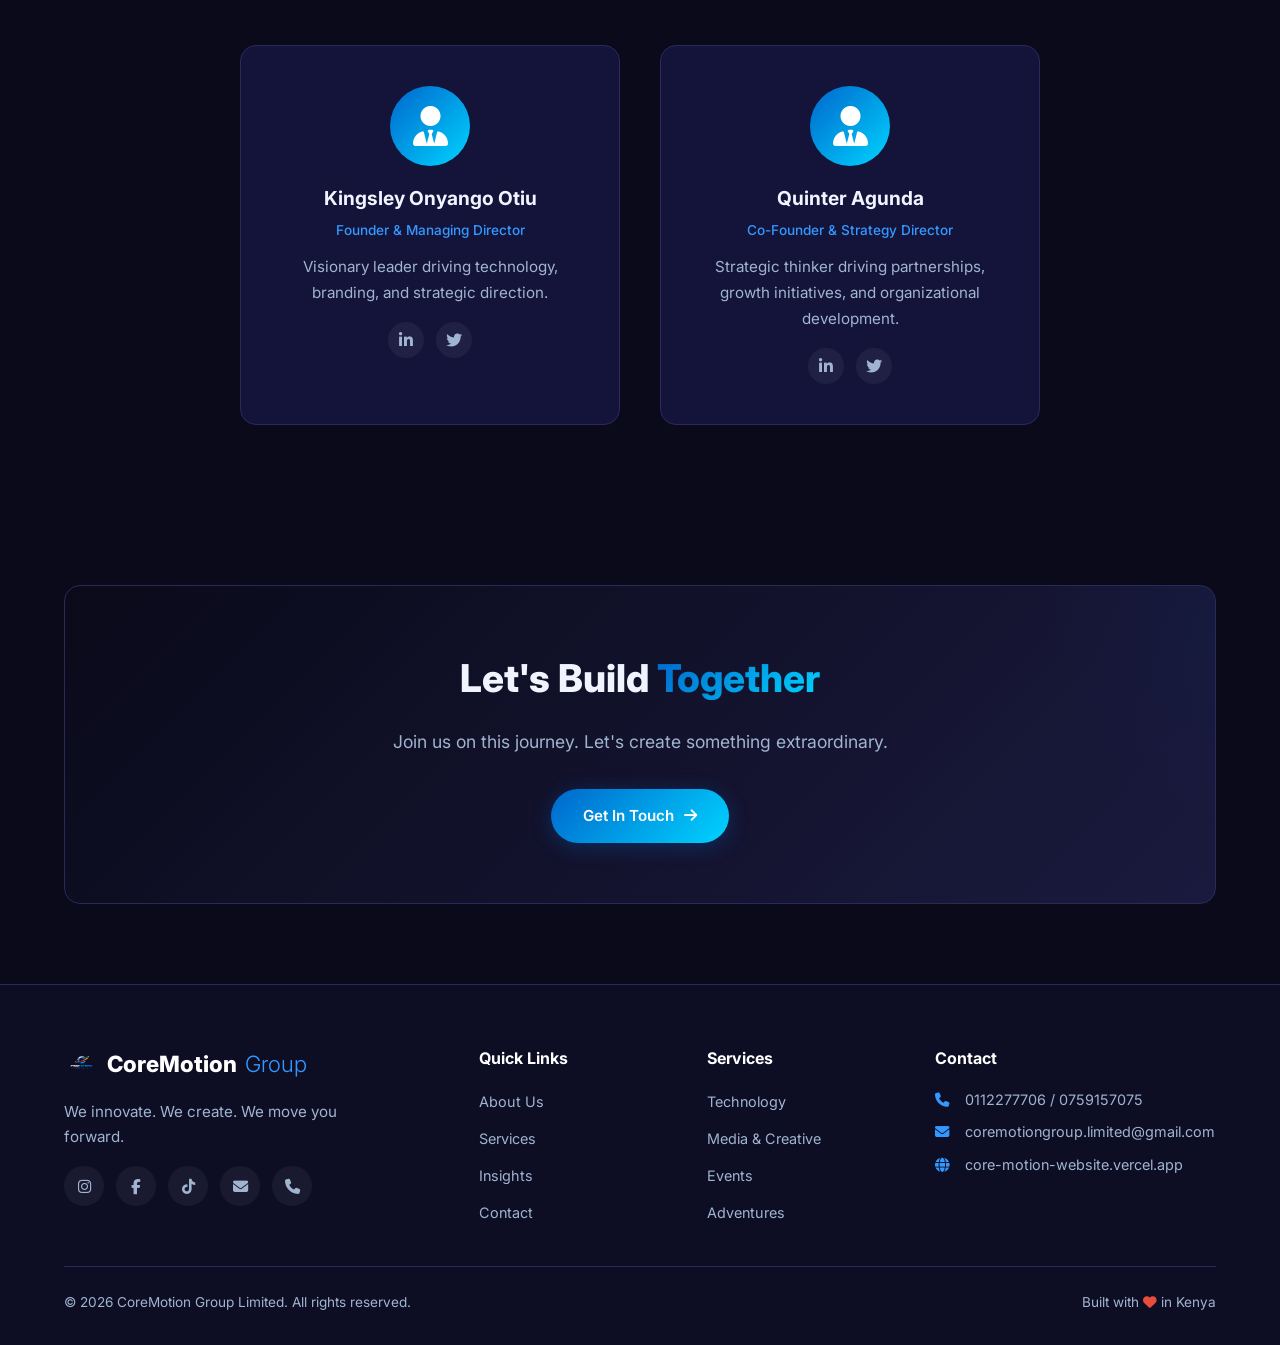
==== commit b276fa4a: "Update website link in footer contact section" ====
--- a/about.html
+++ b/about.html
@@ -179,7 +179,7 @@
                     <h4>Contact</h4>
                     <p><i class="fas fa-phone"></i> 0112277706 / 0759157075</p>
                     <p><i class="fas fa-envelope"></i> coremotiongroup.limited@gmail.com</p>
-                    <p><i class="fas fa-globe"></i> www.coremotion.group</p>
+                    <p><i class="fas fa-globe"></i> core-motion-website.vercel.app</p>
                 </div>
             </div>
             <div class="footer-bottom">
